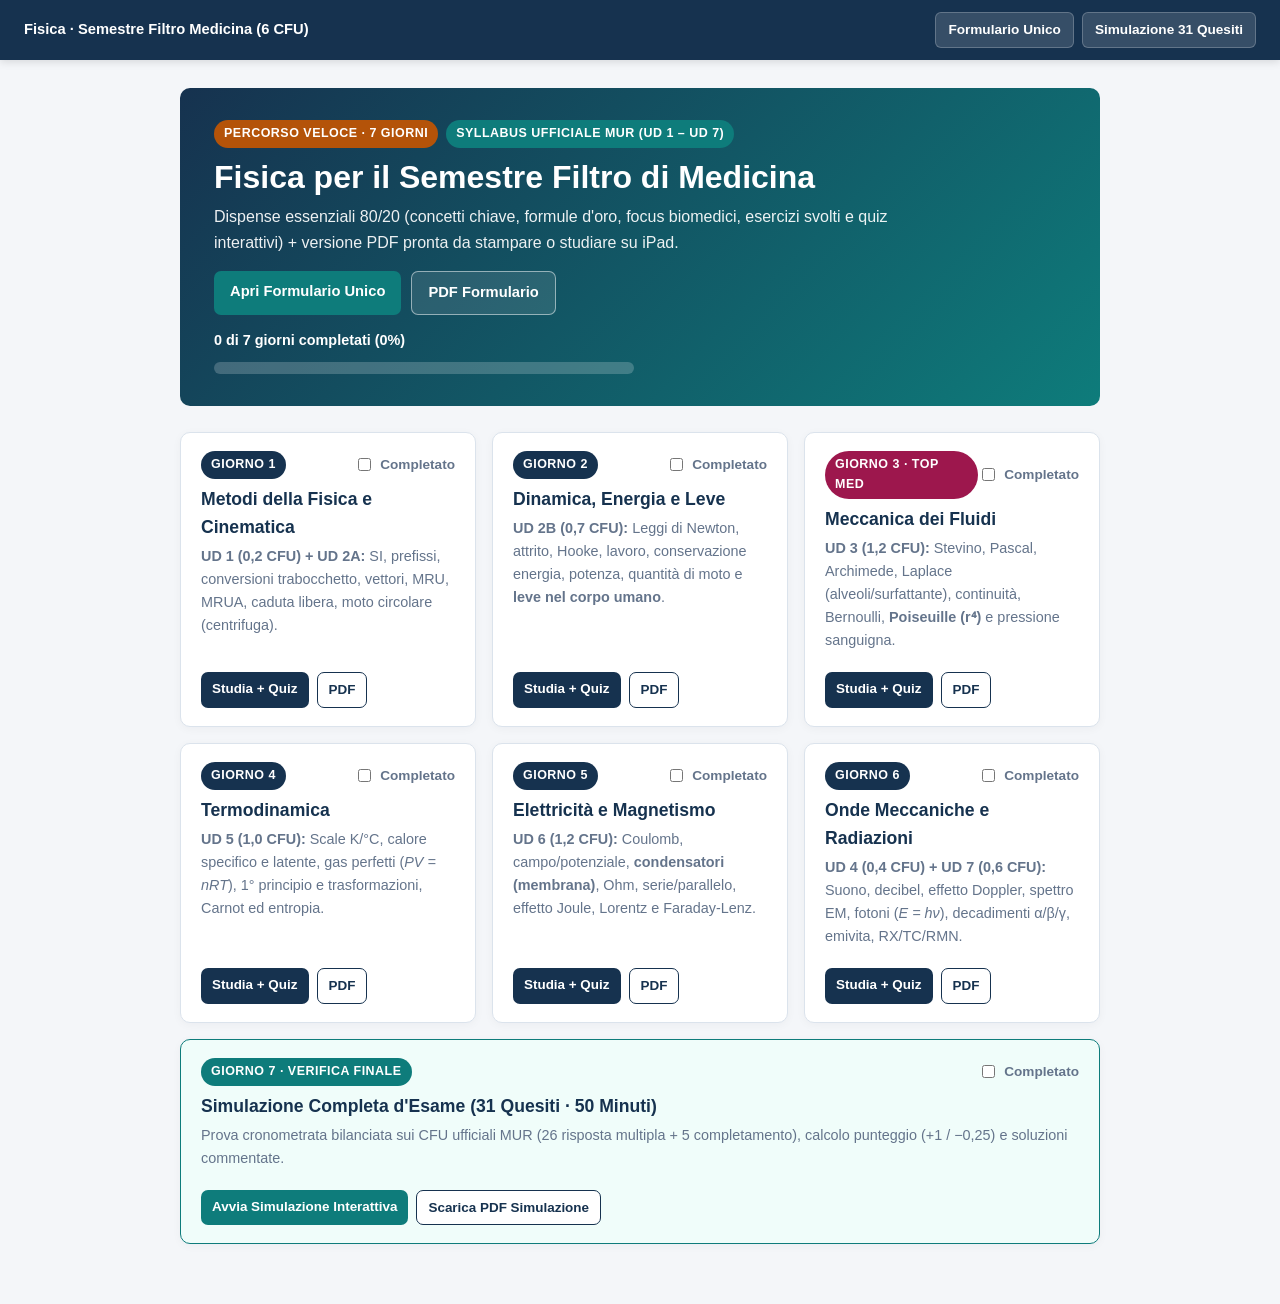
==== index.html @ 3dbf6d62 "Percorso veloce Fisica 7 giorni (dispense HTML, quiz, formulario e PDF)" ====
<!DOCTYPE html>
<html lang="it">
<head>
  <meta charset="UTF-8" />
  <meta name="viewport" content="width=device-width, initial-scale=1.0" />
  <title>Fisica in 7 Giorni — Semestre Filtro Medicina (MUR)</title>
  <link rel="stylesheet" href="css/style.css" />
</head>
<body>
  <header class="topbar">
    <a href="index.html">Fisica · Semestre Filtro Medicina (6 CFU)</a>
    <nav class="topbar-nav">
      <a href="dispense/formulario-unico.html">Formulario Unico</a>
      <a href="dispense/giorno-07-simulazione-esame.html">Simulazione 31 Quesiti</a>
    </nav>
  </header>

  <main class="container">
    <section class="hero">
      <div class="badge-row">
        <span class="badge amber">Percorso Veloce · 7 Giorni</span>
        <span class="badge teal">Syllabus Ufficiale MUR (UD 1 – UD 7)</span>
      </div>
      <h1>Fisica per il Semestre Filtro di Medicina</h1>
      <p>Dispense essenziali 80/20 (concetti chiave, formule d'oro, focus biomedici, esercizi svolti e quiz interattivi) + versione PDF pronta da stampare o studiare su iPad.</p>
      <div style="display:flex; gap:10px; flex-wrap:wrap; margin-bottom:14px;">
        <a class="btn teal" href="dispense/formulario-unico.html">Apri Formulario Unico</a>
        <a class="btn outline" style="color:#fff; border-color:rgba(255,255,255,0.5); background:rgba(255,255,255,0.1);" href="pdf/00-Formulario-Unico.pdf" target="_blank">PDF Formulario</a>
      </div>
      <div id="progress-text" style="font-size:0.9rem; font-weight:700;">0 di 7 giorni completati (0%)</div>
      <div class="progress-wrap"><div id="progress-bar" class="progress-bar"></div></div>
    </section>

    <section class="day-grid">
      <div class="day-card">
        <div>
          <div style="display:flex; justify-content:space-between; align-items:center;">
            <span class="badge">Giorno 1</span>
            <label class="check-label"><input type="checkbox" class="day-check" data-day="d1" /> Completato</label>
          </div>
          <h3>Metodi della Fisica e Cinematica</h3>
          <p><b>UD 1 (0,2 CFU) + UD 2A:</b> SI, prefissi, conversioni trabocchetto, vettori, MRU, MRUA, caduta libera, moto circolare (centrifuga).</p>
        </div>
        <div class="day-links">
          <a class="btn" href="dispense/giorno-01-metodi-cinematica.html">Studia + Quiz</a>
          <a class="btn outline" href="pdf/01-Giorno1-Metodi-e-Cinematica.pdf" target="_blank">PDF</a>
        </div>
      </div>

      <div class="day-card">
        <div>
          <div style="display:flex; justify-content:space-between; align-items:center;">
            <span class="badge">Giorno 2</span>
            <label class="check-label"><input type="checkbox" class="day-check" data-day="d2" /> Completato</label>
          </div>
          <h3>Dinamica, Energia e Leve</h3>
          <p><b>UD 2B (0,7 CFU):</b> Leggi di Newton, attrito, Hooke, lavoro, conservazione energia, potenza, quantità di moto e <b>leve nel corpo umano</b>.</p>
        </div>
        <div class="day-links">
          <a class="btn" href="dispense/giorno-02-dinamica-energia-statica.html">Studia + Quiz</a>
          <a class="btn outline" href="pdf/02-Giorno2-Dinamica-Energia-Statica.pdf" target="_blank">PDF</a>
        </div>
      </div>

      <div class="day-card">
        <div>
          <div style="display:flex; justify-content:space-between; align-items:center;">
            <span class="badge med">Giorno 3 · Top Med</span>
            <label class="check-label"><input type="checkbox" class="day-check" data-day="d3" /> Completato</label>
          </div>
          <h3>Meccanica dei Fluidi</h3>
          <p><b>UD 3 (1,2 CFU):</b> Stevino, Pascal, Archimede, Laplace (alveoli/surfattante), continuità, Bernoulli, <b>Poiseuille (r⁴)</b> e pressione sanguigna.</p>
        </div>
        <div class="day-links">
          <a class="btn" href="dispense/giorno-03-meccanica-fluidi.html">Studia + Quiz</a>
          <a class="btn outline" href="pdf/03-Giorno3-Meccanica-dei-Fluidi.pdf" target="_blank">PDF</a>
        </div>
      </div>

      <div class="day-card">
        <div>
          <div style="display:flex; justify-content:space-between; align-items:center;">
            <span class="badge">Giorno 4</span>
            <label class="check-label"><input type="checkbox" class="day-check" data-day="d4" /> Completato</label>
          </div>
          <h3>Termodinamica</h3>
          <p><b>UD 5 (1,0 CFU):</b> Scale K/°C, calore specifico e latente, gas perfetti (<i>PV = nRT</i>), 1° principio e trasformazioni, Carnot ed entropia.</p>
        </div>
        <div class="day-links">
          <a class="btn" href="dispense/giorno-04-termodinamica.html">Studia + Quiz</a>
          <a class="btn outline" href="pdf/04-Giorno4-Termodinamica.pdf" target="_blank">PDF</a>
        </div>
      </div>

      <div class="day-card">
        <div>
          <div style="display:flex; justify-content:space-between; align-items:center;">
            <span class="badge">Giorno 5</span>
            <label class="check-label"><input type="checkbox" class="day-check" data-day="d5" /> Completato</label>
          </div>
          <h3>Elettricità e Magnetismo</h3>
          <p><b>UD 6 (1,2 CFU):</b> Coulomb, campo/potenziale, <b>condensatori (membrana)</b>, Ohm, serie/parallelo, effetto Joule, Lorentz e Faraday-Lenz.</p>
        </div>
        <div class="day-links">
          <a class="btn" href="dispense/giorno-05-elettricita-magnetismo.html">Studia + Quiz</a>
          <a class="btn outline" href="pdf/05-Giorno5-Elettricita-e-Magnetismo.pdf" target="_blank">PDF</a>
        </div>
      </div>

      <div class="day-card">
        <div>
          <div style="display:flex; justify-content:space-between; align-items:center;">
            <span class="badge">Giorno 6</span>
            <label class="check-label"><input type="checkbox" class="day-check" data-day="d6" /> Completato</label>
          </div>
          <h3>Onde Meccaniche e Radiazioni</h3>
          <p><b>UD 4 (0,4 CFU) + UD 7 (0,6 CFU):</b> Suono, decibel, effetto Doppler, spettro EM, fotoni (<i>E = hν</i>), decadimenti α/β/γ, emivita, RX/TC/RMN.</p>
        </div>
        <div class="day-links">
          <a class="btn" href="dispense/giorno-06-onde-radiazioni.html">Studia + Quiz</a>
          <a class="btn outline" href="pdf/06-Giorno6-Onde-e-Radiazioni.pdf" target="_blank">PDF</a>
        </div>
      </div>

      <div class="day-card" style="grid-column: 1 / -1; border-color: var(--accent); background: #f0fdfa;">
        <div>
          <div style="display:flex; justify-content:space-between; align-items:center;">
            <span class="badge teal">Giorno 7 · Verifica Finale</span>
            <label class="check-label"><input type="checkbox" class="day-check" data-day="d7" /> Completato</label>
          </div>
          <h3>Simulazione Completa d'Esame (31 Quesiti · 50 Minuti)</h3>
          <p>Prova cronometrata bilanciata sui CFU ufficiali MUR (26 risposta multipla + 5 completamento), calcolo punteggio (+1 / −0,25) e soluzioni commentate.</p>
        </div>
        <div class="day-links">
          <a class="btn teal" href="dispense/giorno-07-simulazione-esame.html">Avvia Simulazione Interattiva</a>
          <a class="btn outline" href="pdf/07-Giorno7-Simulazione-31-Quesiti.pdf" target="_blank">Scarica PDF Simulazione</a>
        </div>
      </div>
    </section>
  </main>

  <script src="js/quiz.js"></script>
</body>
</html>
---- css/style.css ----
/* ============================================================
   Percorso Veloce Fisica — Semestre Filtro Medicina (MUR)
   Stile ottimizzato per studio su schermo, tablet e stampa PDF
   ============================================================ */

:root {
  --primary: #16324f;
  --primary-light: #234e78;
  --accent: #0e7c7b;
  --accent-soft: #e6f5f5;
  --warn: #b45309;
  --warn-soft: #fef3c7;
  --med: #9d174d;
  --med-soft: #fdf2f8;
  --ok: #15803d;
  --ok-soft: #dcfce7;
  --err: #b91c1c;
  --err-soft: #fee2e2;
  --bg: #f4f6f9;
  --surface: #ffffff;
  --text: #1e293b;
  --muted: #64748b;
  --border: #dbe3ec;
  --radius: 10px;
}

* {
  box-sizing: border-box;
}

html, body {
  margin: 0;
  padding: 0;
  font-family: -apple-system, BlinkMacSystemFont, "Segoe UI", Roboto, "Helvetica Neue", Arial, sans-serif;
  color: var(--text);
  background: var(--bg);
  line-height: 1.6;
  font-size: 16px;
}

/* Topbar di navigazione (nascosta in stampa) */
.topbar {
  background: var(--primary);
  color: #fff;
  padding: 12px 24px;
  display: flex;
  flex-wrap: wrap;
  align-items: center;
  justify-content: space-between;
  gap: 12px;
  position: sticky;
  top: 0;
  z-index: 50;
  box-shadow: 0 2px 8px rgba(0,0,0,0.12);
}

.topbar a {
  color: #fff;
  text-decoration: none;
  font-weight: 600;
  font-size: 0.92rem;
}

.topbar-nav {
  display: flex;
  flex-wrap: wrap;
  gap: 8px;
  align-items: center;
}

.topbar-nav a, .btn-print {
  background: rgba(255,255,255,0.14);
  color: #fff;
  border: 1px solid rgba(255,255,255,0.22);
  padding: 6px 12px;
  border-radius: 6px;
  font-size: 0.85rem;
  cursor: pointer;
  text-decoration: none;
  font-weight: 600;
}

.topbar-nav a:hover, .btn-print:hover {
  background: rgba(255,255,255,0.25);
}

/* Container principale */
.container {
  max-width: 960px;
  margin: 28px auto 60px;
  padding: 0 20px;
}

.sheet {
  background: var(--surface);
  border: 1px solid var(--border);
  border-radius: var(--radius);
  padding: 36px 40px;
  box-shadow: 0 4px 18px rgba(15, 23, 42, 0.05);
}

/* Intestazione dispensa */
.doc-header {
  border-bottom: 3px solid var(--primary);
  padding-bottom: 18px;
  margin-bottom: 26px;
}

.badge-row {
  display: flex;
  flex-wrap: wrap;
  gap: 8px;
  margin-bottom: 10px;
}

.badge {
  display: inline-block;
  font-size: 0.78rem;
  font-weight: 700;
  text-transform: uppercase;
  letter-spacing: 0.04em;
  padding: 4px 10px;
  border-radius: 999px;
  background: var(--primary);
  color: #fff;
}

.badge.teal { background: var(--accent); }
.badge.amber { background: var(--warn); }
.badge.med { background: var(--med); }

h1 {
  margin: 0 0 8px;
  font-size: 1.95rem;
  color: var(--primary);
  line-height: 1.2;
}

.subtitle {
  margin: 0;
  color: var(--muted);
  font-size: 1rem;
}

h2 {
  margin: 30px 0 12px;
  font-size: 1.32rem;
  color: var(--primary);
  border-left: 4px solid var(--accent);
  padding-left: 12px;
  page-break-after: avoid;
}

h3 {
  margin: 20px 0 8px;
  font-size: 1.08rem;
  color: var(--primary-light);
  page-break-after: avoid;
}

p {
  margin: 8px 0 12px;
}

ul, ol {
  margin: 6px 0 14px;
  padding-left: 22px;
}

li {
  margin-bottom: 5px;
}

/* Box didattici */
.box {
  border-radius: 8px;
  padding: 14px 18px;
  margin: 16px 0;
  border-left: 4px solid var(--primary);
  background: #f8fafc;
  page-break-inside: avoid;
}

.box-title {
  font-weight: 700;
  font-size: 0.92rem;
  text-transform: uppercase;
  letter-spacing: 0.03em;
  margin-bottom: 6px;
  display: block;
}

.box.idea {
  background: #eff6ff;
  border-left-color: var(--primary);
}
.box.idea .box-title { color: var(--primary); }

.box.formula {
  background: var(--accent-soft);
  border-left-color: var(--accent);
}
.box.formula .box-title { color: var(--accent); }

.box.trap {
  background: var(--warn-soft);
  border-left-color: var(--warn);
}
.box.trap .box-title { color: var(--warn); }

.box.med {
  background: var(--med-soft);
  border-left-color: var(--med);
}
.box.med .box-title { color: var(--med); }

/* Formule matematiche pulite (senza dipendenze esterne) */
.math {
  font-family: "Cambria Math", "STIX Two Math", Georgia, "Times New Roman", serif;
  font-size: 1.06em;
  white-space: nowrap;
}

.formula-grid {
  display: grid;
  grid-template-columns: repeat(auto-fit, minmax(230px, 1fr));
  gap: 12px;
  margin: 14px 0 18px;
}

.formula-card {
  background: #fff;
  border: 1px solid #b8e0df;
  border-top: 3px solid var(--accent);
  border-radius: 8px;
  padding: 12px 14px;
  page-break-inside: avoid;
}

.formula-card .f-name {
  font-size: 0.82rem;
  font-weight: 700;
  color: var(--muted);
  text-transform: uppercase;
  margin-bottom: 4px;
}

.formula-card .f-eq {
  font-family: "Cambria Math", Georgia, "Times New Roman", serif;
  font-size: 1.18rem;
  font-weight: 700;
  color: var(--primary);
  margin: 6px 0;
}

.formula-card .f-note {
  font-size: 0.84rem;
  color: var(--text);
}

.frac {
  display: inline-flex;
  flex-direction: column;
  align-items: center;
  vertical-align: middle;
  margin: 0 2px;
  font-size: 0.9em;
  line-height: 1.1;
}
.frac > span:first-child {
  border-bottom: 1.5px solid currentColor;
  padding: 0 3px 1px;
}
.frac > span:last-child {
  padding: 1px 3px 0;
}

/* Tabelle */
table {
  width: 100%;
  border-collapse: collapse;
  margin: 14px 0 18px;
  font-size: 0.93rem;
  page-break-inside: avoid;
}

th, td {
  border: 1px solid var(--border);
  padding: 8px 11px;
  text-align: left;
  vertical-align: top;
}

th {
  background: var(--primary);
  color: #fff;
  font-weight: 600;
}

tr:nth-child(even) td {
  background: #f8fafc;
}

/* Esercizi svolti */
.example {
  border: 1px solid var(--border);
  border-radius: 8px;
  padding: 14px 18px;
  margin: 14px 0;
  background: #fff;
  page-break-inside: avoid;
}

.example-q {
  font-weight: 700;
  color: var(--primary);
  margin-bottom: 8px;
}

.example-sol {
  font-size: 0.94rem;
  border-top: 1px dashed var(--border);
  padding-top: 8px;
}

/* Quiz interattivi */
.quiz-section {
  margin-top: 28px;
}

.quiz-card {
  border: 1px solid var(--border);
  border-radius: 8px;
  padding: 16px 18px;
  margin-bottom: 14px;
  background: #fff;
  page-break-inside: avoid;
}

.quiz-q {
  font-weight: 700;
  margin-bottom: 10px;
  color: var(--primary);
}

.quiz-options {
  list-style: none;
  padding: 0;
  margin: 0;
  display: grid;
  gap: 7px;
}

.quiz-opt {
  border: 1px solid var(--border);
  border-radius: 6px;
  padding: 8px 12px;
  cursor: pointer;
  background: #f8fafc;
  transition: background 0.15s, border-color 0.15s;
  font-size: 0.94rem;
  display: flex;
  align-items: center;
  gap: 8px;
}

.quiz-opt:hover {
  background: #eef4fb;
  border-color: var(--primary-light);
}

.quiz-opt.selected {
  border-color: var(--primary);
  background: #e0ecfa;
  font-weight: 600;
}

.quiz-opt.correct {
  border-color: var(--ok);
  background: var(--ok-soft);
  color: #14532d;
  font-weight: 700;
}

.quiz-opt.wrong {
  border-color: var(--err);
  background: var(--err-soft);
  color: #7f1d1d;
}

.quiz-fill {
  display: flex;
  flex-wrap: wrap;
  gap: 10px;
  align-items: center;
  margin-top: 6px;
}

.quiz-fill input {
  padding: 8px 12px;
  border: 1px solid var(--border);
  border-radius: 6px;
  font-size: 0.95rem;
  width: 220px;
}

.quiz-exp {
  display: none;
  margin-top: 10px;
  padding: 10px 12px;
  border-radius: 6px;
  background: #f1f5f9;
  font-size: 0.9rem;
  border-left: 3px solid var(--accent);
}

.quiz-exp.show {
  display: block;
}

.btn {
  display: inline-block;
  background: var(--primary);
  color: #fff;
  border: none;
  border-radius: 7px;
  padding: 9px 16px;
  font-size: 0.92rem;
  font-weight: 600;
  cursor: pointer;
  text-decoration: none;
}

.btn:hover { background: var(--primary-light); }
.btn.teal { background: var(--accent); }
.btn.teal:hover { background: #0a6362; }
.btn.outline {
  background: #fff;
  color: var(--primary);
  border: 1px solid var(--primary);
}
.btn.outline:hover { background: #eff6ff; }

.quiz-actions {
  display: flex;
  flex-wrap: wrap;
  gap: 10px;
  align-items: center;
  margin-top: 14px;
}

.score-banner {
  margin-top: 14px;
  padding: 14px 18px;
  border-radius: 8px;
  background: #eff6ff;
  border: 1px solid #bfdbfe;
  font-weight: 700;
  color: var(--primary);
  display: none;
}

.score-banner.show { display: block; }

/* Timer simulazione */
.sim-bar {
  background: #fff;
  border: 2px solid var(--primary);
  border-radius: 8px;
  padding: 12px 16px;
  margin-bottom: 20px;
  display: flex;
  flex-wrap: wrap;
  justify-content: space-between;
  align-items: center;
  gap: 12px;
  position: sticky;
  top: 56px;
  z-index: 30;
}

.timer-display {
  font-size: 1.4rem;
  font-weight: 800;
  color: var(--primary);
  font-variant-numeric: tabular-nums;
}

/* Dashboard index */
.hero {
  background: linear-gradient(135deg, #16324f 0%, #0e7c7b 100%);
  color: #fff;
  border-radius: var(--radius);
  padding: 32px 34px;
  margin-bottom: 26px;
}

.hero h1 {
  color: #fff;
  font-size: 2rem;
  margin-bottom: 8px;
}

.hero p {
  color: rgba(255,255,255,0.92);
  max-width: 720px;
  margin: 0 0 16px;
}

.progress-wrap {
  background: rgba(255,255,255,0.2);
  border-radius: 999px;
  height: 12px;
  overflow: hidden;
  max-width: 420px;
  margin-top: 10px;
}

.progress-bar {
  height: 100%;
  background: #4ade80;
  width: 0%;
  transition: width 0.3s;
}

.day-grid {
  display: grid;
  grid-template-columns: repeat(auto-fit, minmax(280px, 1fr));
  gap: 16px;
  margin-top: 18px;
}

.day-card {
  background: #fff;
  border: 1px solid var(--border);
  border-radius: var(--radius);
  padding: 18px 20px;
  display: flex;
  flex-direction: column;
  justify-content: space-between;
  gap: 12px;
  box-shadow: 0 2px 10px rgba(15,23,42,0.04);
}

.day-card.done {
  border-color: var(--ok);
  background: #f7fef9;
}

.day-card h3 {
  margin: 6px 0 4px;
  font-size: 1.1rem;
  color: var(--primary);
}

.day-card p {
  margin: 0;
  font-size: 0.9rem;
  color: var(--muted);
}

.day-links {
  display: flex;
  flex-wrap: wrap;
  gap: 8px;
  margin-top: 8px;
}

.day-links a {
  font-size: 0.84rem;
  padding: 6px 11px;
}

.check-label {
  display: inline-flex;
  align-items: center;
  gap: 6px;
  font-size: 0.85rem;
  font-weight: 600;
  color: var(--muted);
  cursor: pointer;
}

/* Footer navigazione tra giorni */
.day-footer {
  margin-top: 32px;
  padding-top: 18px;
  border-top: 1px solid var(--border);
  display: flex;
  justify-content: space-between;
  flex-wrap: wrap;
  gap: 10px;
}

/* Chiave risposte visibile in stampa PDF */
.print-answers {
  display: none;
}

/* ============================================================
   STAMPA / EXPORT PDF (Chrome headless --print-to-pdf)
   ============================================================ */
@page {
  size: A4;
  margin: 14mm 14mm 15mm 14mm;
}

@media print {
  body {
    background: #fff;
    font-size: 10.5pt;
    line-height: 1.45;
  }
  .topbar, .quiz-actions, .sim-bar, .day-footer, .no-print {
    display: none !important;
  }
  .container {
    max-width: 100%;
    margin: 0;
    padding: 0;
  }
  .sheet {
    border: none;
    box-shadow: none;
    padding: 0;
  }
  h1 { font-size: 17pt; }
  h2 { font-size: 13pt; margin-top: 18px; }
  h3 { font-size: 11pt; }
  .formula-grid {
    grid-template-columns: repeat(2, 1fr);
    gap: 8px;
  }
  .quiz-exp {
    display: none !important;
  }
  .print-answers {
    display: block;
    page-break-before: always;
    margin-top: 16px;
  }
  .print-answers h2 {
    margin-top: 0;
  }
  .print-answers ol {
    font-size: 9.5pt;
  }
  a {
    color: inherit;
    text-decoration: none;
  }
}
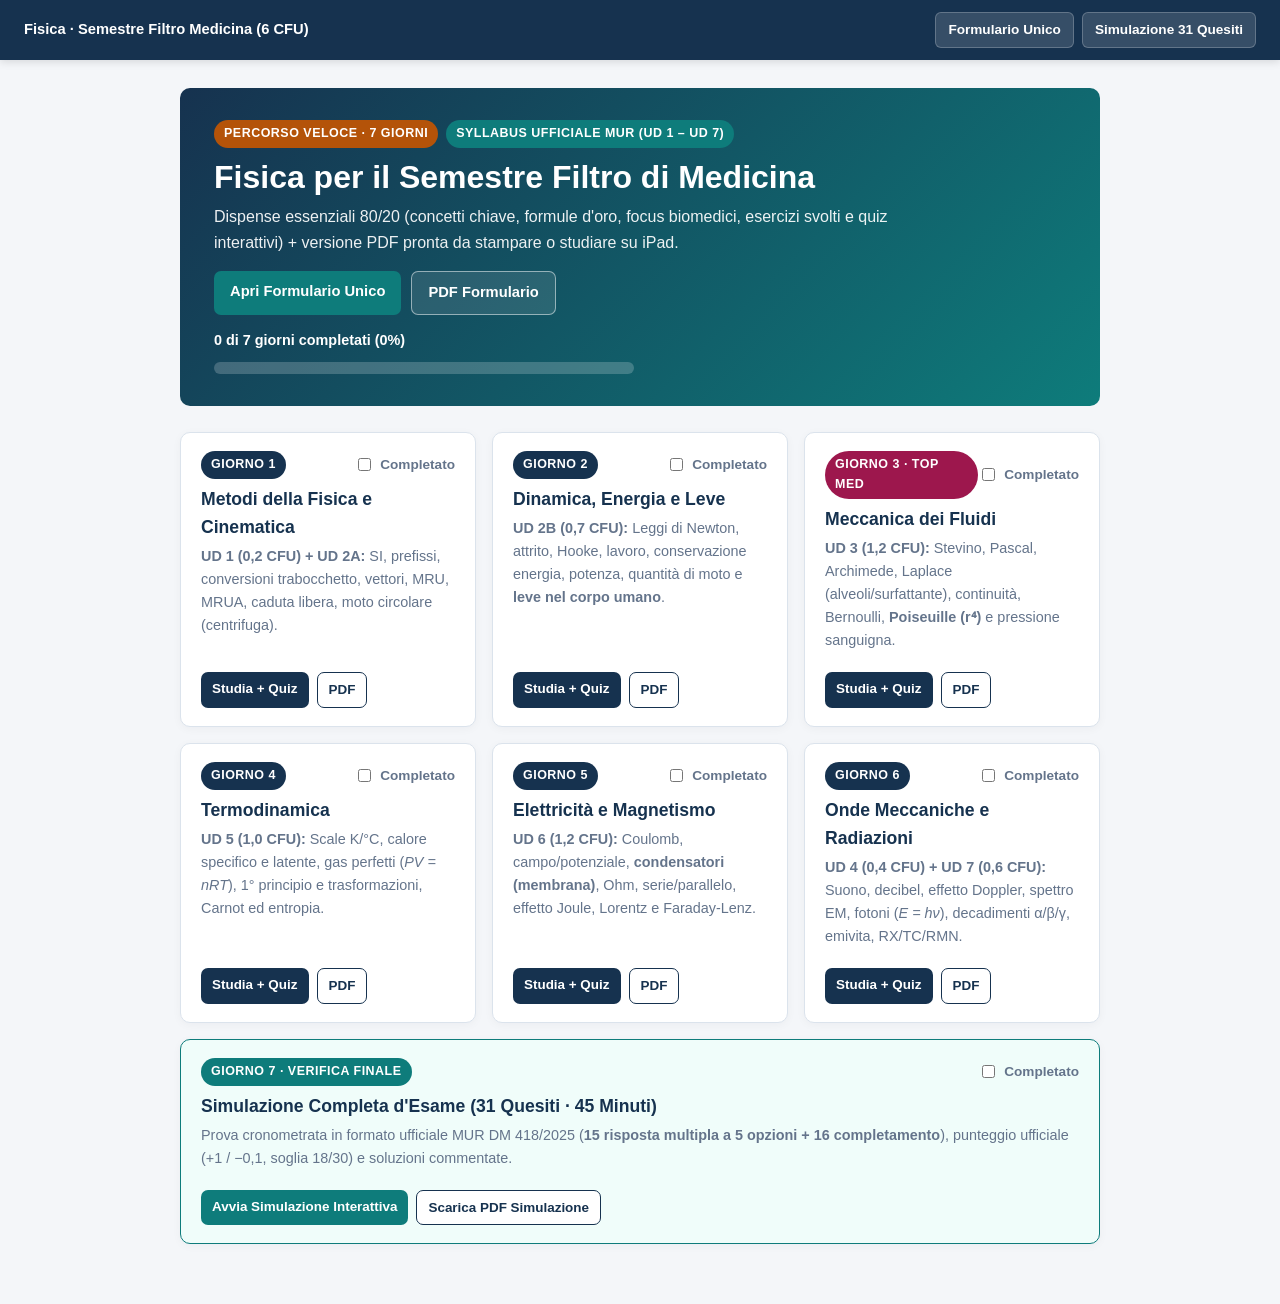
==== commit bcbb103d: "Audit completo: formato ufficiale MUR (45 min, -0,1, 15 MC + 16 completamento), correzioni fisiche, " ====
--- a/index.html
+++ b/index.html
@@ -128,8 +128,8 @@
             <span class="badge teal">Giorno 7 · Verifica Finale</span>
             <label class="check-label"><input type="checkbox" class="day-check" data-day="d7" /> Completato</label>
           </div>
-          <h3>Simulazione Completa d'Esame (31 Quesiti · 50 Minuti)</h3>
-          <p>Prova cronometrata bilanciata sui CFU ufficiali MUR (26 risposta multipla + 5 completamento), calcolo punteggio (+1 / −0,25) e soluzioni commentate.</p>
+          <h3>Simulazione Completa d'Esame (31 Quesiti · 45 Minuti)</h3>
+          <p>Prova cronometrata in formato ufficiale MUR DM 418/2025 (<b>15 risposta multipla a 5 opzioni + 16 completamento</b>), punteggio ufficiale (+1 / −0,1, soglia 18/30) e soluzioni commentate.</p>
         </div>
         <div class="day-links">
           <a class="btn teal" href="dispense/giorno-07-simulazione-esame.html">Avvia Simulazione Interattiva</a>
